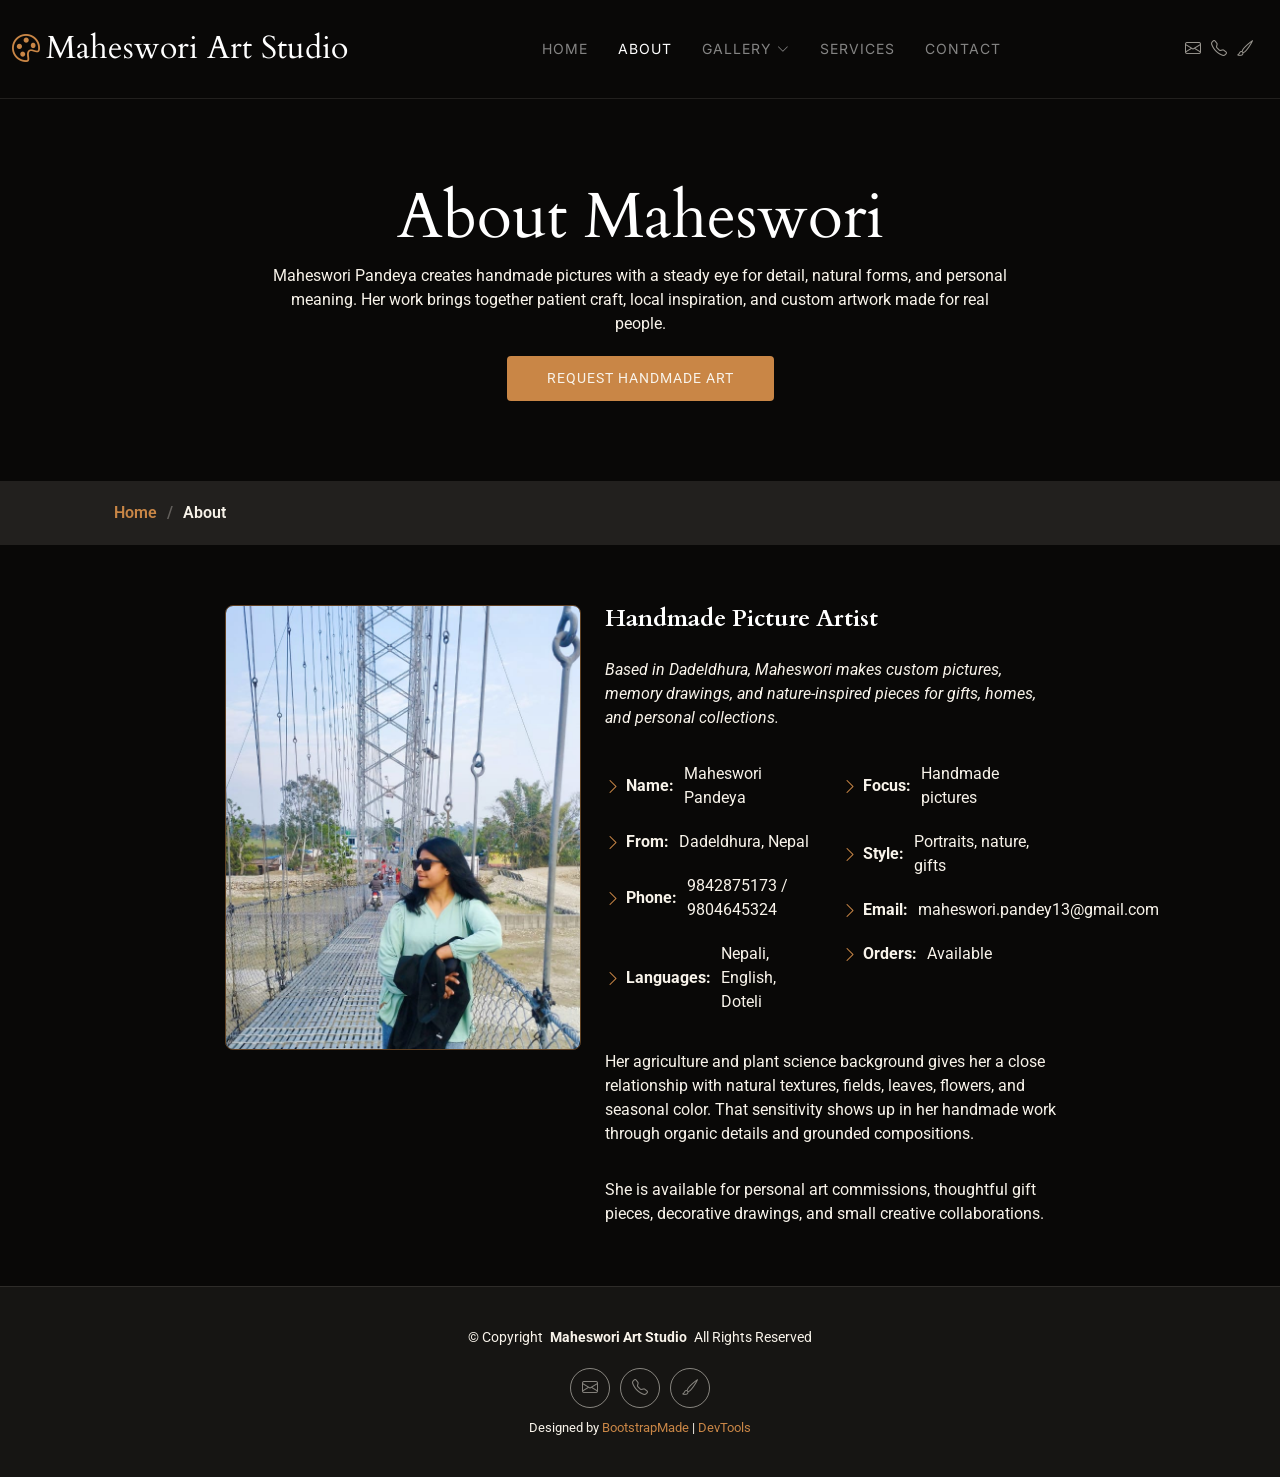
==== about.html @ f96f95ff "Publish Maheswori art portfolio" ====
<!DOCTYPE html>
<html lang="en">

<head>
  <meta charset="utf-8">
  <meta content="width=device-width, initial-scale=1.0" name="viewport">
  <title>About - Maheswori Art Studio</title>
  <meta name="description" content="About Maheswori Pandeya, a handmade picture artist from Dadeldhura, Nepal.">
  <meta name="keywords" content="Maheswori Pandeya, handmade art, Nepal artist, custom drawings">

  <!-- Favicons -->
  <link href="assets/img/favicon.png" rel="icon">
  <link href="assets/img/apple-touch-icon.png" rel="apple-touch-icon">

  <!-- Fonts -->
  <link href="https://fonts.googleapis.com" rel="preconnect">
  <link href="https://fonts.gstatic.com" rel="preconnect" crossorigin>
  <link href="https://fonts.googleapis.com/css2?family=Roboto:ital,wght@0,100;0,300;0,400;0,500;0,700;0,900;1,100;1,300;1,400;1,500;1,700;1,900&family=Inter:wght@100;200;300;400;500;600;700;800;900&family=Cardo:ital,wght@0,400;0,700;1,400;1,700&display=swap" rel="stylesheet">

  <!-- Vendor CSS Files -->
  <link href="assets/vendor/bootstrap/css/bootstrap.min.css" rel="stylesheet">
  <link href="assets/vendor/bootstrap-icons/bootstrap-icons.css" rel="stylesheet">
  <link href="assets/vendor/aos/aos.css" rel="stylesheet">
  <link href="assets/vendor/glightbox/css/glightbox.min.css" rel="stylesheet">
  <link href="assets/vendor/swiper/swiper-bundle.min.css" rel="stylesheet">

  <!-- Main CSS File -->
  <link href="assets/css/main.css?v=art-studio-6" rel="stylesheet">

  <!-- =======================================================
  * Template Name: PhotoFolio
  * Template URL: https://bootstrapmade.com/photofolio-bootstrap-photography-website-template/
  * Updated: Aug 07 2024 with Bootstrap v5.3.3
  * Author: BootstrapMade.com
  * License: https://bootstrapmade.com/license/
  ======================================================== -->
</head>

<body class="about-page">

  <header id="header" class="header d-flex align-items-center sticky-top">
    <div class="container-fluid position-relative d-flex align-items-center justify-content-between">

      <a href="index.html" class="logo d-flex align-items-center me-auto me-xl-0">
        <!-- Uncomment the line below if you also wish to use an image logo -->
        <!-- <img src="assets/img/logo.png" alt=""> -->
        <i class="bi bi-palette"></i>
        <h1 class="sitename">Maheswori Art Studio</h1>
      </a>

      <nav id="navmenu" class="navmenu">
        <ul>
          <li><a href="index.html">Home<br></a></li>
          <li><a href="about.html" class="active">About</a></li>
          <li class="dropdown"><a href="gallery.html"><span>Gallery</span> <i class="bi bi-chevron-down toggle-dropdown"></i></a>
            <ul>
              <li><a href="gallery.html">Portrait Art</a></li>
              <li><a href="gallery.html">Nature Sketches</a></li>
              <li><a href="gallery.html">Festival Pieces</a></li>
              <li><a href="gallery.html">Custom Orders</a></li>
            </ul>
          </li>
          <li><a href="services.html">Services</a></li>
          <li><a href="contact.html">Contact</a></li>
        </ul>
        <i class="mobile-nav-toggle d-xl-none bi bi-list"></i>
      </nav>

      <div class="header-social-links">
        <a href="mailto:maheswori.pandey13@gmail.com" class="email"><i class="bi bi-envelope"></i></a>
        <a href="tel:+9779842875173" class="phone"><i class="bi bi-telephone"></i></a>
        <a href="gallery.html" class="gallery-link"><i class="bi bi-brush"></i></a>
      </div>

    </div>
  </header>

  <main class="main">

    <!-- Page Title -->
    <div class="page-title" data-aos="fade">
      <div class="heading">
        <div class="container">
          <div class="row d-flex justify-content-center text-center">
            <div class="col-lg-8">
              <h1>About Maheswori</h1>
              <p class="mb-0">Maheswori Pandeya creates handmade pictures with a steady eye for detail, natural forms, and personal meaning. Her work brings together patient craft, local inspiration, and custom artwork made for real people.</p>
              <a href="contact.html" class="cta-btn">Request Handmade Art</a>
            </div>
          </div>
        </div>
      </div>
      <nav class="breadcrumbs">
        <div class="container">
          <ol>
            <li><a href="index.html">Home</a></li>
            <li class="current">About</li>
          </ol>
        </div>
      </nav>
    </div><!-- End Page Title -->

    <!-- About Section -->
    <section id="about" class="about section">

      <div class="container" data-aos="fade-up" data-aos-delay="100">

        <div class="row gy-4 justify-content-center">
          <div class="col-lg-4">
            <img src="assets/img/maheswori-profile.jpg" class="img-fluid artist-about-img" alt="Maheswori Pandeya">
          </div>
          <div class="col-lg-5 content">
            <h2>Handmade Picture Artist</h2>
            <p class="fst-italic py-3">
              Based in Dadeldhura, Maheswori makes custom pictures, memory drawings, and nature-inspired pieces for gifts, homes, and personal collections.
            </p>
            <div class="row">
              <div class="col-lg-6">
                <ul>
                  <li><i class="bi bi-chevron-right"></i> <strong>Name:</strong> <span>Maheswori Pandeya</span></li>
                  <li><i class="bi bi-chevron-right"></i> <strong>From:</strong> <span>Dadeldhura, Nepal</span></li>
                  <li><i class="bi bi-chevron-right"></i> <strong>Phone:</strong> <span>9842875173 / 9804645324</span></li>
                  <li><i class="bi bi-chevron-right"></i> <strong>Languages:</strong> <span>Nepali, English, Doteli</span></li>
                </ul>
              </div>
              <div class="col-lg-6">
                <ul>
                  <li><i class="bi bi-chevron-right"></i> <strong>Focus:</strong> <span>Handmade pictures</span></li>
                  <li><i class="bi bi-chevron-right"></i> <strong>Style:</strong> <span>Portraits, nature, gifts</span></li>
                  <li><i class="bi bi-chevron-right"></i> <strong>Email:</strong> <span>maheswori.pandey13@gmail.com</span></li>
                  <li><i class="bi bi-chevron-right"></i> <strong>Orders:</strong> <span>Available</span></li>
                </ul>
              </div>
            </div>
            <p class="py-3">
              Her agriculture and plant science background gives her a close relationship with natural textures, fields, leaves, flowers, and seasonal color. That sensitivity shows up in her handmade work through organic details and grounded compositions.
            </p>
            <p class="m-0">
              She is available for personal art commissions, thoughtful gift pieces, decorative drawings, and small creative collaborations.
            </p>
          </div>
        </div>

      </div>

    </section><!-- /About Section -->

  </main>

  <footer id="footer" class="footer">

    <div class="container">
      <div class="copyright text-center ">
        <p>© <span>Copyright</span> <strong class="px-1 sitename">Maheswori Art Studio</strong> <span>All Rights Reserved</span></p>
      </div>
      <div class="social-links d-flex justify-content-center">
        <a href="mailto:maheswori.pandey13@gmail.com"><i class="bi bi-envelope"></i></a>
        <a href="tel:+9779842875173"><i class="bi bi-telephone"></i></a>
        <a href="gallery.html"><i class="bi bi-brush"></i></a>
      </div>
      <div class="credits">
        <!-- All the links in the footer should remain intact. -->
        <!-- You can delete the links only if you've purchased the pro version. -->
        <!-- Licensing information: https://bootstrapmade.com/license/ -->
        <!-- Purchase the pro version with working PHP/AJAX contact form: [buy-url] -->
        Designed by <a href="https://bootstrapmade.com/">BootstrapMade</a> | <a href="https://bootstrapmade.com/tools/">DevTools</a>
      </div>
    </div>

  </footer>

  <!-- Scroll Top -->
  <a href="#" id="scroll-top" class="scroll-top d-flex align-items-center justify-content-center"><i class="bi bi-arrow-up-short"></i></a>

  <!-- Preloader -->
  <div id="preloader">
    <div class="line"></div>
  </div>

  <!-- Vendor JS Files -->
  <script src="assets/vendor/bootstrap/js/bootstrap.bundle.min.js"></script>
  <script src="assets/vendor/php-email-form/validate.js"></script>
  <script src="assets/vendor/aos/aos.js"></script>
  <script src="assets/vendor/glightbox/js/glightbox.min.js"></script>
  <script src="assets/vendor/swiper/swiper-bundle.min.js"></script>

  <!-- Main JS File -->
  <script src="assets/js/main.js?v=art-studio-6"></script>

</body>

</html>
---- assets/css/main.css ----
/**
* Template Name: PhotoFolio
* Template URL: https://bootstrapmade.com/photofolio-bootstrap-photography-website-template/
* Updated: Aug 07 2024 with Bootstrap v5.3.3
* Author: BootstrapMade.com
* License: https://bootstrapmade.com/license/
*/

/*--------------------------------------------------------------
# Font & Color Variables
# Help: https://bootstrapmade.com/color-system/
--------------------------------------------------------------*/
/* Fonts */
:root {
  --default-font: "Roboto",  system-ui, -apple-system, "Segoe UI", Roboto, "Helvetica Neue", Arial, "Noto Sans", "Liberation Sans", sans-serif, "Apple Color Emoji", "Segoe UI Emoji", "Segoe UI Symbol", "Noto Color Emoji";
  --heading-font: "Cardo",  sans-serif;
  --nav-font: "Inter",  sans-serif;
}

/* Global Colors - The following color variables are used throughout the website. Updating them here will change the color scheme of the entire website */
:root { 
  --background-color: #090807; /* Background color for the entire website, including individual sections */
  --default-color: #f8f3ea; /* Default color used for the majority of the text content across the entire website */
  --heading-color: #ffffff; /* Color for headings, subheadings and title throughout the website */
  --accent-color: #c98646; /* Accent color that represents your brand on the website. It's used for buttons, links, and other elements that need to stand out */
  --surface-color: #1b1713; /* The surface color is used as a background of boxed elements within sections, such as cards, icon boxes, or other elements that require a visual separation from the global background. */
  --contrast-color: #ffffff; /* Contrast color for text, ensuring readability against backgrounds of accent, heading, or default colors. */
}

/* Nav Menu Colors - The following color variables are used specifically for the navigation menu. They are separate from the global colors to allow for more customization options */
:root {
  --nav-color: rgba(255, 255, 255, 0.5);  /* The default color of the main navmenu links */
  --nav-hover-color: #ffffff; /* Applied to main navmenu links when they are hovered over or active */
  --nav-mobile-background-color: #1b1713; /* Used as the background color for mobile navigation menu */
  --nav-dropdown-background-color: #1b1713; /* Used as the background color for dropdown items that appear when hovering over primary navigation items */
  --nav-dropdown-color: rgba(255, 255, 255, 0.5); /* Used for navigation links of the dropdown items in the navigation menu. */
  --nav-dropdown-hover-color: #ffffff; /* Similar to --nav-hover-color, this color is applied to dropdown navigation links when they are hovered over. */
}

/* Color Presets - These classes override global colors when applied to any section or element, providing reuse of the sam color scheme. */

.light-background {
  --background-color: #1a1a1a;
  --surface-color: #343434;
}

.dark-background {
  --background-color: #060606;
  --default-color: #ffffff;
  --heading-color: #ffffff;
  --surface-color: #252525;
  --contrast-color: #ffffff;
}

/* Smooth scroll */
:root {
  scroll-behavior: smooth;
}

/*--------------------------------------------------------------
# General Styling & Shared Classes
--------------------------------------------------------------*/
body {
  color: var(--default-color);
  background-color: var(--background-color);
  font-family: var(--default-font);
}

a {
  color: var(--accent-color);
  text-decoration: none;
  transition: 0.3s;
}

a:hover {
  color: color-mix(in srgb, var(--accent-color), transparent 25%);
  text-decoration: none;
}

h1,
h2,
h3,
h4,
h5,
h6 {
  color: var(--heading-color);
  font-family: var(--heading-font);
}

/* PHP Email Form Messages
------------------------------*/
.php-email-form .error-message {
  display: none;
  background: #df1529;
  color: #ffffff;
  text-align: left;
  padding: 15px;
  margin-bottom: 24px;
  font-weight: 600;
}

.php-email-form .sent-message {
  display: none;
  color: #ffffff;
  background: #059652;
  text-align: center;
  padding: 15px;
  margin-bottom: 24px;
  font-weight: 600;
}

.php-email-form .loading {
  display: none;
  background: var(--surface-color);
  text-align: center;
  padding: 15px;
  margin-bottom: 24px;
}

.php-email-form .loading:before {
  content: "";
  display: inline-block;
  border-radius: 50%;
  width: 24px;
  height: 24px;
  margin: 0 10px -6px 0;
  border: 3px solid var(--accent-color);
  border-top-color: var(--surface-color);
  animation: php-email-form-loading 1s linear infinite;
}

@keyframes php-email-form-loading {
  0% {
    transform: rotate(0deg);
  }

  100% {
    transform: rotate(360deg);
  }
}

/*--------------------------------------------------------------
# Global Header
--------------------------------------------------------------*/
.header {
  color: var(--default-color);
  background-color: var(--background-color);
  padding: 20px 0;
  transition: all 0.5s;
  z-index: 997;
  border-bottom: 1px solid var(--background-color);
}

.header .logo {
  line-height: 1;
}

.header .logo img {
  max-height: 36px;
  margin-right: 8px;
}

.header .logo h1 {
  font-size: 32px;
  margin: 0;
  font-weight: 400;
  color: var(--heading-color);
  white-space: normal;
}

.header .logo i {
  font-size: 28px;
  margin-right: 6px;
  color: var(--accent-color);
}

.header .header-social-links {
  padding-right: 15px;
}

.header .header-social-links a {
  color: color-mix(in srgb, var(--default-color), transparent 40%);
  padding-left: 6px;
  display: inline-block;
  transition: 0.3s;
  font-size: 16px;
}

.header .header-social-links a:hover {
  color: var(--accent-color);
}

.header .header-social-links a i {
  line-height: 0px;
}

@media (max-width: 1200px) {
  .header .logo {
    order: 1;
  }

  .header .logo h1 {
    font-size: 22px;
    max-width: 210px;
  }

  .header .logo i {
    font-size: 20px;
  }

  .header .header-social-links {
    order: 2;
  }

  .header .header-social-links a {
    font-size: 16px;
  }

  .header .navmenu {
    order: 3;
  }
}

.scrolled .header {
  border-color: color-mix(in srgb, var(--background-color) 90%, white 20%);
}

/*--------------------------------------------------------------
# Navigation Menu
--------------------------------------------------------------*/
/* Navmenu - Desktop */
@media (min-width: 1200px) {
  .navmenu {
    padding: 0;
  }

  .navmenu ul {
    margin: 0;
    padding: 0;
    display: flex;
    list-style: none;
    align-items: center;
  }

  .navmenu li {
    position: relative;
  }

  .navmenu a,
  .navmenu a:focus {
    color: var(--nav-color);
    padding: 18px 15px;
    font-size: 14px;
    font-family: var(--nav-font);
    font-weight: 400;
    display: flex;
    align-items: center;
    justify-content: space-between;
    white-space: nowrap;
    transition: 0.3s;
    text-transform: uppercase;
    letter-spacing: 1px;
  }

  .navmenu a i,
  .navmenu a:focus i {
    font-size: 12px;
    line-height: 0;
    margin-left: 5px;
    transition: 0.3s;
  }

  .navmenu li:last-child a {
    padding-right: 0;
  }

  .navmenu li:hover>a,
  .navmenu .active,
  .navmenu .active:focus {
    color: var(--nav-hover-color);
  }

  .navmenu .dropdown ul {
    margin: 0;
    padding: 10px 0;
    background: var(--nav-dropdown-background-color);
    display: block;
    position: absolute;
    visibility: hidden;
    left: 14px;
    top: 130%;
    opacity: 0;
    transition: 0.3s;
    border-radius: 4px;
    z-index: 99;
  }

  .navmenu .dropdown ul li {
    min-width: 200px;
  }

  .navmenu .dropdown ul a {
    padding: 10px 20px;
    font-size: 15px;
    text-transform: none;
    color: var(--nav-dropdown-color);
  }

  .navmenu .dropdown ul a i {
    font-size: 12px;
  }

  .navmenu .dropdown ul a:hover,
  .navmenu .dropdown ul .active:hover,
  .navmenu .dropdown ul li:hover>a {
    color: var(--nav-dropdown-hover-color);
  }

  .navmenu .dropdown:hover>ul {
    opacity: 1;
    top: 100%;
    visibility: visible;
  }

  .navmenu .dropdown .dropdown ul {
    top: 0;
    left: -90%;
    visibility: hidden;
  }

  .navmenu .dropdown .dropdown:hover>ul {
    opacity: 1;
    top: 0;
    left: -100%;
    visibility: visible;
  }
}

/* Navmenu - Mobile */
@media (max-width: 1199px) {
  .mobile-nav-toggle {
    color: var(--nav-color);
    font-size: 28px;
    line-height: 0;
    margin-right: 10px;
    cursor: pointer;
    transition: color 0.3s;
  }

  .navmenu {
    padding: 0;
    z-index: 9997;
  }

  .navmenu ul {
    display: none;
    position: absolute;
    inset: 60px 20px 20px 20px;
    padding: 10px 0;
    margin: 0;
    border-radius: 6px;
    background-color: var(--nav-mobile-background-color);
    overflow-y: auto;
    transition: 0.3s;
    z-index: 9998;
    box-shadow: 0px 0px 30px rgba(0, 0, 0, 0.1);
  }

  .navmenu a,
  .navmenu a:focus {
    color: var(--nav-dropdown-color);
    padding: 10px 20px;
    font-family: var(--nav-font);
    font-size: 17px;
    font-weight: 500;
    display: flex;
    align-items: center;
    justify-content: space-between;
    white-space: nowrap;
    transition: 0.3s;
  }

  .navmenu a i,
  .navmenu a:focus i {
    font-size: 12px;
    line-height: 0;
    margin-left: 5px;
    width: 30px;
    height: 30px;
    display: flex;
    align-items: center;
    justify-content: center;
    border-radius: 50%;
    transition: 0.3s;
    background-color: color-mix(in srgb, var(--accent-color), transparent 90%);
  }

  .navmenu a i:hover,
  .navmenu a:focus i:hover {
    background-color: var(--accent-color);
    color: var(--contrast-color);
  }

  .navmenu a:hover,
  .navmenu .active,
  .navmenu .active:focus {
    color: var(--nav-dropdown-hover-color);
  }

  .navmenu .active i,
  .navmenu .active:focus i {
    background-color: var(--accent-color);
    color: var(--contrast-color);
    transform: rotate(180deg);
  }

  .navmenu .dropdown ul {
    position: static;
    display: none;
    z-index: 99;
    padding: 10px 0;
    margin: 10px 20px;
    background-color: var(--nav-dropdown-background-color);
    border: 1px solid color-mix(in srgb, var(--default-color), transparent 90%);
    box-shadow: none;
    transition: all 0.5s ease-in-out;
  }

  .navmenu .dropdown ul ul {
    background-color: rgba(33, 37, 41, 0.1);
  }

  .navmenu .dropdown>.dropdown-active {
    display: block;
    background-color: rgba(33, 37, 41, 0.03);
  }

  .mobile-nav-active {
    overflow: hidden;
  }

  .mobile-nav-active .mobile-nav-toggle {
    color: #fff;
    position: absolute;
    font-size: 32px;
    top: 15px;
    right: 15px;
    margin-right: 0;
    z-index: 9999;
  }

  .mobile-nav-active .navmenu {
    position: fixed;
    overflow: hidden;
    inset: 0;
    background: rgba(33, 37, 41, 0.8);
    transition: 0.3s;
  }

  .mobile-nav-active .navmenu>ul {
    display: block;
  }
}

/*--------------------------------------------------------------
# Global Footer
--------------------------------------------------------------*/
.footer {
  --background-color: color-mix(in srgb, var(--default-color), transparent 95%);
  border-top: 1px solid color-mix(in srgb, var(--default-color), transparent 90%);
  color: var(--default-color);
  background-color: var(--background-color);
  font-size: 14px;
  padding: 40px 0;
  position: relative;
}

.footer .copyright p {
  margin-bottom: 0;
}

.footer .social-links {
  margin-top: 20px;
}

.footer .social-links a {
  display: flex;
  align-items: center;
  justify-content: center;
  width: 40px;
  height: 40px;
  border-radius: 50%;
  border: 1px solid color-mix(in srgb, var(--default-color), transparent 50%);
  font-size: 16px;
  color: color-mix(in srgb, var(--default-color), transparent 50%);
  margin: 0 5px;
  transition: 0.3s;
}

.footer .social-links a:hover {
  color: var(--accent-color);
  border-color: var(--accent-color);
}

.footer .credits {
  margin-top: 10px;
  font-size: 13px;
  text-align: center;
}

/*--------------------------------------------------------------
# Preloader
--------------------------------------------------------------*/
#preloader {
  display: flex;
  position: fixed;
  inset: 0;
  width: 100%;
  height: 100vh;
  z-index: 99999;
}

#preloader:before,
#preloader:after {
  content: "";
  background-color: #000000;
  position: absolute;
  inset: 0;
  width: 50%;
  height: 100%;
  transition: all 0.3s ease 0s;
  z-index: -1;
}

#preloader:after {
  left: auto;
  right: 0;
}

#preloader .line {
  position: relative;
  overflow: hidden;
  margin: auto;
  width: 1px;
  height: 280px;
  transition: all 0.8s ease 0s;
}

#preloader .line:before {
  content: "";
  position: absolute;
  background-color: #ffffff;
  left: 0;
  top: 50%;
  width: 1px;
  height: 0%;
  transform: translateY(-50%);
  animation: lineincrease 1000ms ease-in-out 0s forwards;
}

#preloader .line:after {
  content: "";
  position: absolute;
  background-color: color-mix(in srgb, var(--default-color), transparent 95%);
  left: 0;
  top: 0;
  width: 1px;
  height: 100%;
  transform: translateY(-100%);
  animation: linemove 1200ms linear 0s infinite;
  animation-delay: 2000ms;
}

#preloader.loaded .line {
  opacity: 0;
  height: 100% !important;
}

#preloader.loaded .line:after {
  opacity: 0;
}

#preloader.loaded:before,
#preloader.loaded:after {
  animation: preloaderfinish 300ms ease-in-out 500ms forwards;
}

@keyframes lineincrease {
  0% {
    height: 0%;
  }

  100% {
    height: 100%;
  }
}

@keyframes linemove {
  0% {
    transform: translateY(200%);
  }

  100% {
    transform: translateY(-100%);
  }
}

@keyframes preloaderfinish {
  0% {
    width: 5 0%;
  }

  100% {
    width: 0%;
  }
}

/*--------------------------------------------------------------
# Scroll Top Button
--------------------------------------------------------------*/
.scroll-top {
  position: fixed;
  visibility: hidden;
  opacity: 0;
  right: 15px;
  bottom: -15px;
  z-index: 99999;
  background-color: var(--accent-color);
  width: 44px;
  height: 44px;
  border-radius: 50px;
  transition: all 0.4s;
}

.scroll-top i {
  font-size: 24px;
  color: var(--default-color);
  line-height: 0;
}

.scroll-top:hover {
  background-color: color-mix(in srgb, var(--accent-color), transparent 20%);
}

.scroll-top.active {
  visibility: visible;
  opacity: 1;
  bottom: 15px;
}

/*--------------------------------------------------------------
# Disable aos animation delay on mobile devices
--------------------------------------------------------------*/
@media screen and (max-width: 768px) {
  [data-aos-delay] {
    transition-delay: 0 !important;
  }
}

/*--------------------------------------------------------------
# Global Page Titles & Breadcrumbs
--------------------------------------------------------------*/
.page-title {
  color: var(--default-color);
  background-color: var(--background-color);
  position: relative;
}

.page-title .heading {
  padding: 80px 0;
  border-top: 1px solid color-mix(in srgb, var(--default-color), transparent 90%);
}

.page-title .heading h1 {
  font-size: 64px;
  font-weight: 400;
}

.page-title .heading .cta-btn {
  color: var(--default-color);
  background: var(--accent-color);
  font-weight: 400;
  font-size: 14px;
  display: inline-block;
  margin-top: 20px;
  padding: 12px 40px;
  border-radius: 4px;
  transition: 0.5s;
  text-transform: uppercase;
  letter-spacing: 1px;
}

.page-title .heading .cta-btn:hover {
  background-color: color-mix(in srgb, var(--accent-color) 90%, white 10%);
}

.page-title nav {
  background-color: color-mix(in srgb, var(--default-color), transparent 90%);
  padding: 20px 0;
}

.page-title nav ol {
  display: flex;
  flex-wrap: wrap;
  list-style: none;
  margin: 0;
  font-size: 16px;
  font-weight: 600;
}

.page-title nav ol li+li {
  padding-left: 10px;
}

.page-title nav ol li+li::before {
  content: "/";
  display: inline-block;
  padding-right: 10px;
  color: color-mix(in srgb, var(--default-color), transparent 70%);
}

/*--------------------------------------------------------------
# Global Sections
--------------------------------------------------------------*/
section,
.section {
  color: var(--default-color);
  background-color: var(--background-color);
  padding: 60px 0;
  scroll-margin-top: 100px;
  overflow: clip;
}

@media (max-width: 1199px) {

  section,
  .section {
    scroll-margin-top: 66px;
  }
}

/*--------------------------------------------------------------
# Global Section Titles
--------------------------------------------------------------*/
.section-title {
  padding-bottom: 60px;
  position: relative;
}

.section-title h2 {
  font-size: 14px;
  font-weight: 400;
  padding: 0;
  line-height: 1px;
  margin: 0;
  letter-spacing: 1.5px;
  text-transform: uppercase;
  color: color-mix(in srgb, var(--default-color), transparent 50%);
  position: relative;
  font-family: var(--default-font);
}

.section-title h2::after {
  content: "";
  width: 120px;
  height: 1px;
  display: inline-block;
  background: var(--accent-color);
  margin: 4px 10px;
}

.section-title p {
  color: var(--heading-color);
  margin: 0;
  font-size: 36px;
  font-weight: 400;
  font-family: var(--heading-font);
}

/*--------------------------------------------------------------
# Hero Section
--------------------------------------------------------------*/
.hero {
  width: 100%;
  min-height: calc(100vh - 78px);
  position: relative;
  padding: 96px 0 76px 0;
  display: flex;
  align-items: center;
  background-image: linear-gradient(90deg, rgba(9, 8, 7, 0.94) 0%, rgba(9, 8, 7, 0.84) 38%, rgba(9, 8, 7, 0.46) 68%, rgba(9, 8, 7, 0.3) 100%), url("../img/maheswori-cover.png");
  background-size: cover;
  background-position: center 39%;
  overflow: hidden;
}

.hero:after {
  content: "";
  position: absolute;
  inset: auto 0 0;
  height: 120px;
  background: linear-gradient(180deg, transparent, var(--background-color));
  pointer-events: none;
}

.hero .container {
  position: relative;
  z-index: 2;
}

.hero h2 {
  margin: 0 0 10px 0;
  font-size: 38px;
  font-weight: 700;
}

.hero .eyebrow {
  color: var(--accent-color);
  font-size: 13px;
  font-weight: 700;
  letter-spacing: 1px;
  margin-bottom: 14px;
  text-transform: uppercase;
}

.hero h2 .underlight {
  position: relative;
  z-index: 1;
  padding: 0 5px;
  display: inline-block;
}

.hero h2 .underlight:before {
  content: "";
  position: absolute;
  height: 50%;
  bottom: 0;
  left: 0;
  right: 0;
  background: var(--accent-color);
  z-index: -1;
}

.hero p {
  color: color-mix(in srgb, var(--default-color), transparent 30%);
  margin-bottom: 30px;
  font-size: 18px;
}

@media (max-width: 768px) {
  .hero {
    min-height: auto;
    padding: 82px 0 58px;
    background-image: linear-gradient(180deg, rgba(9, 8, 7, 0.9) 0%, rgba(9, 8, 7, 0.78) 42%, rgba(9, 8, 7, 0.56) 100%), url("../img/maheswori-cover.png");
    background-position: 70% 28%;
  }

  .hero h2 {
    font-size: 32px;
  }
}

.hero .btn-get-started {
  color: var(--contrast-color);
  background: var(--accent-color);
  font-weight: 400;
  font-size: 14px;
  display: inline-block;
  padding: 12px 40px;
  border-radius: 4px;
  transition: 0.5s;
  text-transform: uppercase;
  letter-spacing: 1px;
}

.hero .btn-get-started:hover {
  background-color: color-mix(in srgb, var(--accent-color) 90%, white 10%);
}

.artist-portrait {
  border-radius: 8px;
  overflow: hidden;
  position: relative;
  border: 1px solid color-mix(in srgb, var(--accent-color), transparent 55%);
  box-shadow: 0 24px 80px rgba(0, 0, 0, 0.42);
}

.artist-portrait img {
  aspect-ratio: 4 / 5;
  height: 100%;
  width: 100%;
  object-fit: cover;
  object-position: 50% 38%;
}

.portrait-caption {
  position: absolute;
  left: 18px;
  right: 18px;
  bottom: 18px;
  border-radius: 8px;
  background: rgba(9, 8, 7, 0.76);
  border: 1px solid rgba(255, 255, 255, 0.14);
  padding: 14px 16px;
  backdrop-filter: blur(10px);
}

.portrait-caption span {
  display: block;
  color: var(--accent-color);
  font-size: 12px;
  letter-spacing: 1px;
  text-transform: uppercase;
}

.portrait-caption strong {
  display: block;
  color: var(--heading-color);
  font-size: 18px;
  font-family: var(--heading-font);
  font-weight: 700;
}

/*--------------------------------------------------------------
# Gallery Section
--------------------------------------------------------------*/
.gallery .gallery-item {
  position: relative;
  overflow: hidden;
  border-radius: 8px;
  background: var(--surface-color);
}

.gallery .gallery-item img {
  aspect-ratio: 4 / 3;
  height: 100%;
  width: 100%;
  object-fit: cover;
  transition: 0.3s;
}

.gallery .gallery-links {
  position: absolute;
  inset: 0;
  opacity: 0;
  transition: all ease-in-out 0.3s;
  background: rgba(0, 0, 0, 0.6);
  z-index: 3;
}

.gallery .gallery-links .preview-link,
.gallery .gallery-links .details-link {
  font-size: 20px;
  color: rgba(255, 255, 255, 0.5);
  transition: 0.3s;
  line-height: 1.2;
  margin: 30px 8px 0 8px;
}

.gallery .gallery-links .preview-link:hover,
.gallery .gallery-links .details-link:hover {
  color: #ffffff;
}

.gallery .gallery-links .details-link {
  font-size: 30px;
  line-height: 0;
}

.gallery .gallery-item:hover .gallery-links {
  opacity: 1;
}

.gallery .gallery-item:hover .preview-link,
.gallery .gallery-item:hover .details-link {
  margin-top: 0;
}

.gallery .gallery-item:hover img {
  transform: scale(1.1);
}

.glightbox-clean .gslide-description {
  background: #272727;
}

.glightbox-clean .gslide-title {
  color: rgba(255, 255, 255, 0.8);
  margin: 0;
}

/*--------------------------------------------------------------
# About Section
--------------------------------------------------------------*/
.about .content h2 {
  font-weight: 700;
  font-size: 24px;
}

.about .artist-about-img {
  border-radius: 8px;
  border: 1px solid color-mix(in srgb, var(--accent-color), transparent 55%);
  aspect-ratio: 4 / 5;
  object-fit: cover;
  object-position: 50% 38%;
  width: 100%;
}

.about .content ul {
  list-style: none;
  padding: 0;
}

.about .content ul li {
  margin-bottom: 20px;
  display: flex;
  align-items: center;
}

.about .content ul strong {
  margin-right: 10px;
}

.about .content ul i {
  font-size: 16px;
  margin-right: 5px;
  color: var(--accent-color);
  line-height: 0;
}

/*--------------------------------------------------------------
# Testimonials Section
--------------------------------------------------------------*/
.testimonials .testimonial-item {
  background-color: var(--surface-color);
  box-shadow: 0px 0 20px rgba(0, 0, 0, 0.1);
  box-sizing: content-box;
  padding: 30px;
  margin: 40px 30px;
  min-height: 320px;
  display: flex;
  flex-direction: column;
  text-align: center;
  transition: 0.3s;
}

.testimonials .testimonial-item .stars {
  margin-bottom: 15px;
}

.testimonials .testimonial-item .stars i {
  color: #ffc107;
  margin: 0 1px;
}

.testimonials .testimonial-item .testimonial-img {
  width: 90px;
  border-radius: 50%;
  border: 4px solid var(--background-color);
  margin: 0 auto;
}

.testimonials .testimonial-item h3 {
  font-size: 18px;
  font-weight: bold;
  margin: 10px 0 5px 0;
}

.testimonials .testimonial-item h4 {
  font-size: 14px;
  color: color-mix(in srgb, var(--default-color), transparent 40%);
  margin: 0;
}

.testimonials .testimonial-item p {
  font-style: italic;
  margin: 0 auto 15px auto;
}

.testimonials .swiper-wrapper {
  height: auto;
}

.testimonials .swiper-pagination {
  margin-top: 20px;
  position: relative;
}

.testimonials .swiper-pagination .swiper-pagination-bullet {
  width: 12px;
  height: 12px;
  background-color: color-mix(in srgb, var(--default-color), transparent 85%);
  opacity: 1;
}

.testimonials .swiper-pagination .swiper-pagination-bullet-active {
  background-color: var(--accent-color);
}

.testimonials .swiper-slide {
  opacity: 0.3;
}

@media (max-width: 1199px) {
  .testimonials .swiper-slide-active {
    opacity: 1;
  }

  .testimonials .swiper-pagination {
    margin-top: 0;
  }

  .testimonials .testimonial-item {
    margin: 40px 20px;
  }
}

@media (min-width: 1200px) {
  .testimonials .swiper-slide-next {
    opacity: 1;
    transform: scale(1.12);
  }
}

/*--------------------------------------------------------------
# Gallery Details Section
--------------------------------------------------------------*/
.gallery-details .portfolio-details-slider img {
  width: 100%;
}

.gallery-details .swiper-wrapper {
  height: auto;
}

.gallery-details .swiper-button-prev,
.gallery-details .swiper-button-next {
  width: 48px;
  height: 48px;
}

.gallery-details .swiper-button-prev:after,
.gallery-details .swiper-button-next:after {
  color: rgba(255, 255, 255, 0.8);
  background-color: rgba(0, 0, 0, 0.15);
  font-size: 24px;
  border-radius: 50%;
  width: 48px;
  height: 48px;
  display: flex;
  align-items: center;
  justify-content: center;
  transition: 0.3s;
}

.gallery-details .swiper-button-prev:hover:after,
.gallery-details .swiper-button-next:hover:after {
  background-color: rgba(0, 0, 0, 0.3);
}

@media (max-width: 575px) {

  .gallery-details .swiper-button-prev,
  .gallery-details .swiper-button-next {
    display: none;
  }
}

.gallery-details .swiper-pagination {
  margin-top: 20px;
  position: relative;
}

.gallery-details .swiper-pagination .swiper-pagination-bullet {
  width: 10px;
  height: 10px;
  background-color: color-mix(in srgb, var(--default-color), transparent 85%);
  opacity: 1;
}

.gallery-details .swiper-pagination .swiper-pagination-bullet-active {
  background-color: var(--accent-color);
}

.gallery-details .portfolio-info h3 {
  font-size: 22px;
  font-weight: 700;
  margin-bottom: 20px;
  padding-bottom: 20px;
  position: relative;
}

.gallery-details .portfolio-info h3:after {
  content: "";
  position: absolute;
  display: block;
  width: 50px;
  height: 3px;
  background: var(--accent-color);
  left: 0;
  bottom: 0;
}

.gallery-details .portfolio-info ul {
  list-style: none;
  padding: 0;
  font-size: 15px;
}

.gallery-details .portfolio-info ul li {
  display: flex;
  flex-direction: column;
  padding-bottom: 15px;
}

.gallery-details .portfolio-info ul strong {
  text-transform: uppercase;
  font-weight: 400;
  color: color-mix(in srgb, var(--default-color), transparent 50%);
  font-size: 14px;
}

.gallery-details .portfolio-info .btn-visit {
  padding: 8px 40px;
  background: var(--accent-color);
  color: var(--contrast-color);
  border-radius: 50px;
  transition: 0.3s;
}

.gallery-details .portfolio-info .btn-visit:hover {
  background: color-mix(in srgb, var(--accent-color), transparent 20%);
}

.gallery-details .portfolio-description h2 {
  font-size: 26px;
  font-weight: 700;
  margin-bottom: 20px;
}

.gallery-details .portfolio-description p {
  padding: 0;
}

.gallery-details .portfolio-description .testimonial-item {
  padding: 30px 30px 0 30px;
  position: relative;
  background: color-mix(in srgb, var(--default-color), transparent 97%);
  margin-bottom: 50px;
}

.gallery-details .portfolio-description .testimonial-item .testimonial-img {
  width: 90px;
  border-radius: 50px;
  border: 6px solid var(--background-color);
  float: left;
  margin: 0 10px 0 0;
}

.gallery-details .portfolio-description .testimonial-item h3 {
  font-size: 18px;
  font-weight: bold;
  margin: 15px 0 5px 0;
  padding-top: 20px;
}

.gallery-details .portfolio-description .testimonial-item h4 {
  font-size: 14px;
  color: #6c757d;
  margin: 0;
}

.gallery-details .portfolio-description .testimonial-item .quote-icon-left,
.gallery-details .portfolio-description .testimonial-item .quote-icon-right {
  color: color-mix(in srgb, var(--accent-color), transparent 50%);
  font-size: 26px;
  line-height: 0;
}

.gallery-details .portfolio-description .testimonial-item .quote-icon-left {
  display: inline-block;
  left: -5px;
  position: relative;
}

.gallery-details .portfolio-description .testimonial-item .quote-icon-right {
  display: inline-block;
  right: -5px;
  position: relative;
  top: 10px;
  transform: scale(-1, -1);
}

.gallery-details .portfolio-description .testimonial-item p {
  font-style: italic;
  margin: 0 0 15px 0 0 0;
  padding: 0;
}

/*--------------------------------------------------------------
# Services Section
--------------------------------------------------------------*/
.services .service-item {
  background-color: var(--surface-color);
  padding: 50px 30px;
  transition: all 0.3s ease-in-out;
  height: 100%;
  position: relative;
  z-index: 1;
}

.services .service-item:before {
  content: "";
  position: absolute;
  background: var(--accent-color);
  inset: 100% 0 0 0;
  transition: all 0.3s;
  z-index: -1;
}

.services .service-item .icon {
  margin-bottom: 15px;
}

.services .service-item .icon i {
  color: var(--default-color);
  background-color: var(--accent-color);
  font-size: 24px;
  width: 56px;
  height: 56px;
  display: flex;
  align-items: center;
  justify-content: center;
  border-radius: 50%;
  transition: ease-in-out 0.3s;
}

.services .service-item h4 {
  font-weight: 700;
  margin-bottom: 15px;
  font-size: 20px;
  font-family: var(--default-font);
}

.services .service-item h4 a {
  color: var(--heading-color);
  transition: ease-in-out 0.3s;
}

.services .service-item p {
  line-height: 24px;
  font-size: 14px;
  margin-bottom: 0;
  transition: ease-in-out 0.3s;
}

.services .service-item:hover h4 a,
.services .service-item:hover p {
  color: var(--default-color);
}

.services .service-item:hover i {
  color: var(--accent-color);
  background-color: var(--default-color);
}

.services .service-item:hover:before {
  background: var(--accent-color);
  inset: 0;
  border-radius: 0px;
}

/*--------------------------------------------------------------
# Pricing Section
--------------------------------------------------------------*/
.pricing .pricing-item {
  border-bottom: 1px dashed color-mix(in srgb, var(--default-color), transparent 60%);
  width: 100%;
  height: 100%;
  padding: 0 0 15px 0;
}

.pricing .pricing-item h3 {
  margin: 0;
  font-size: 20px;
  font-weight: 600;
}

.pricing .pricing-item h4 {
  margin: 0;
  font-size: 18px;
  color: var(--accent-color);
}

/*--------------------------------------------------------------
# Contact Section
--------------------------------------------------------------*/
.contact .info-wrap {
  margin-bottom: 30px;
}

.contact .info-item i {
  font-size: 20px;
  color: var(--accent-color);
  width: 56px;
  height: 56px;
  display: flex;
  justify-content: center;
  align-items: center;
  transition: all 0.3s ease-in-out;
  border-radius: 50%;
  border: 1px solid color-mix(in srgb, var(--accent-color), transparent 40%);
  margin-right: 15px;
}

.contact .info-item h3 {
  font-size: 18px;
  font-weight: 700;
  margin: 0 0 5px 0;
  font-family: var(--default-font);
}

.contact .info-item p {
  padding: 0;
  margin-bottom: 0;
  font-size: 14px;
}

.contact .info-item:hover i {
  background: var(--accent-color);
  color: var(--contrast-color);
}

@media (max-width: 575px) {
  .contact .php-email-form {
    padding: 20px;
  }
}

.contact .php-email-form input[type=text],
.contact .php-email-form input[type=email],
.contact .php-email-form textarea {
  font-size: 14px;
  padding: 10px 15px;
  box-shadow: none;
  border-radius: 0;
  color: var(--default-color);
  background-color: var(--surface-color);
  border-color: color-mix(in srgb, var(--default-color), transparent 80%);
}

.contact .php-email-form input[type=text]:focus,
.contact .php-email-form input[type=email]:focus,
.contact .php-email-form textarea:focus {
  border-color: var(--accent-color);
}

.contact .php-email-form input[type=text]::placeholder,
.contact .php-email-form input[type=email]::placeholder,
.contact .php-email-form textarea::placeholder {
  color: color-mix(in srgb, var(--default-color), transparent 70%);
}

.contact .php-email-form button[type=submit] {
  color: var(--default-color);
  background: var(--accent-color);
  font-weight: 400;
  font-size: 14px;
  display: inline-block;
  margin-top: 20px;
  padding: 14px 40px;
  border: 0;
  border-radius: 4px;
  transition: 0.5s;
  text-transform: uppercase;
  letter-spacing: 1px;
}

.contact .php-email-form button[type=submit]:hover {
  background-color: color-mix(in srgb, var(--accent-color) 90%, white 10%);
}

/*--------------------------------------------------------------
# Starter Section Section
--------------------------------------------------------------*/
.starter-section {
  /* Add your styles here */
}
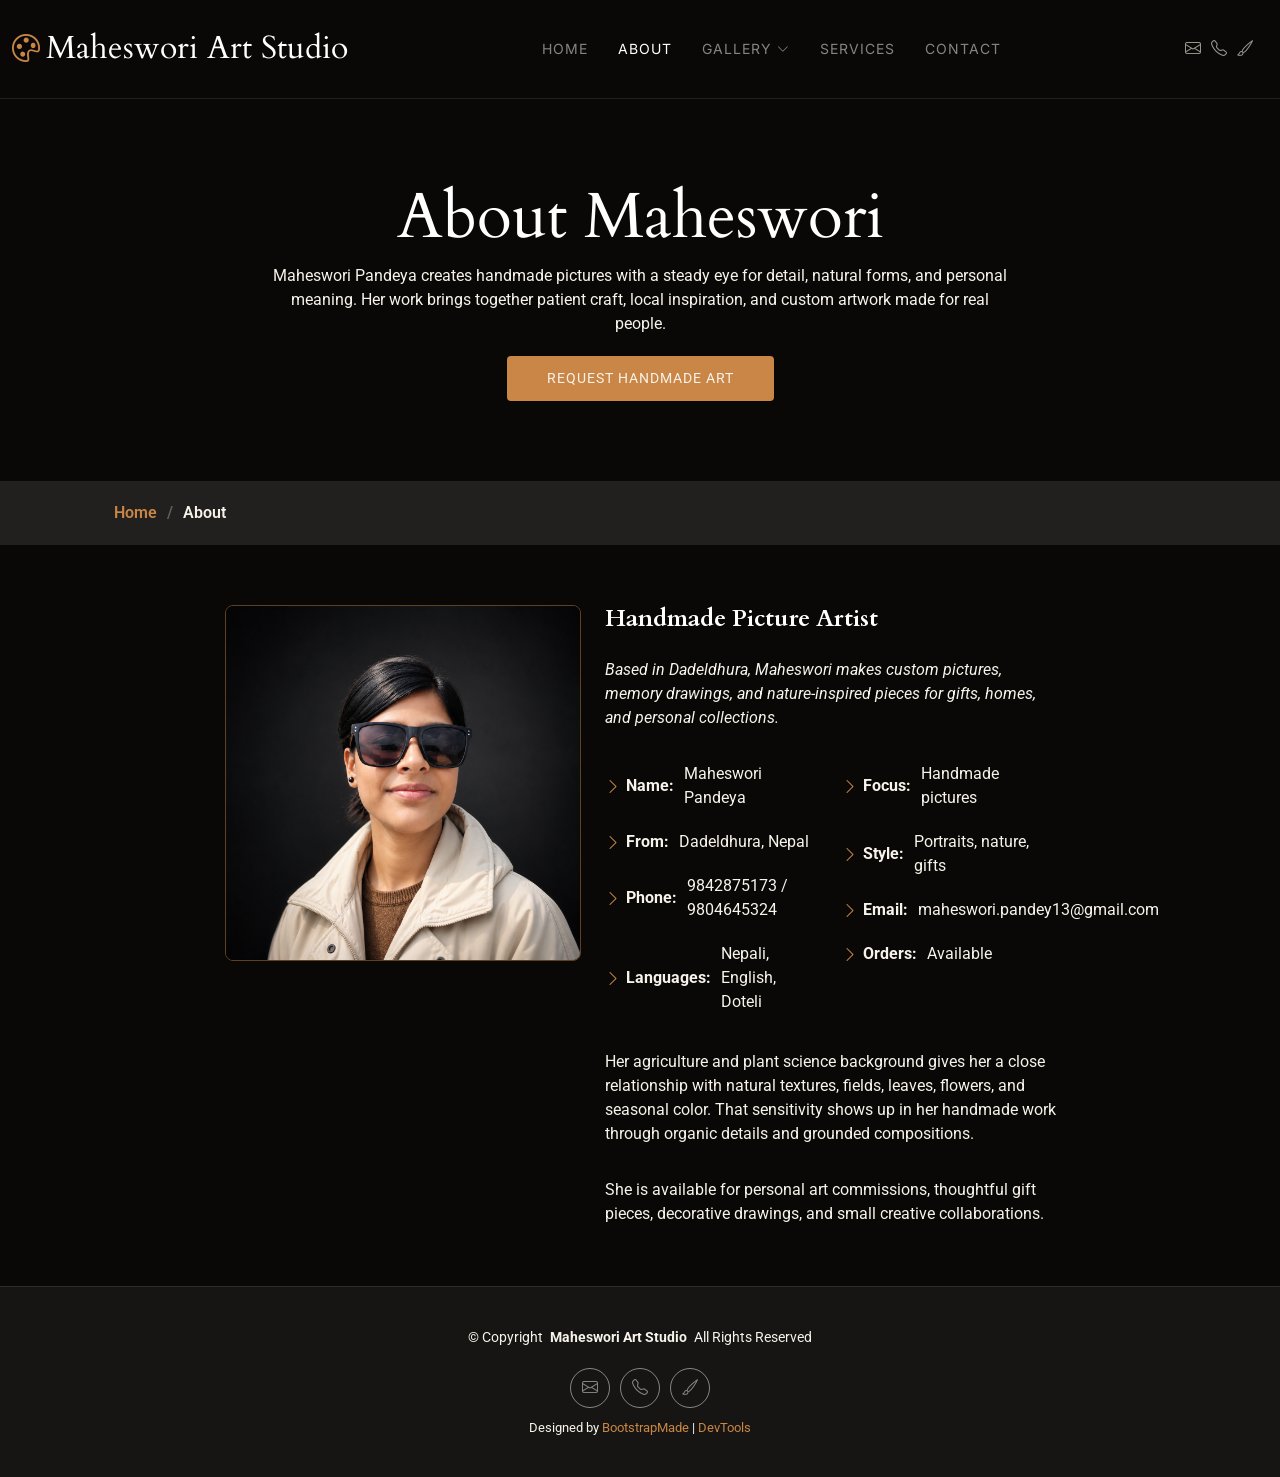
==== commit bfd3b310: "Update profile portrait" ====
--- a/about.html
+++ b/about.html
@@ -9,8 +9,8 @@
   <meta name="keywords" content="Maheswori Pandeya, handmade art, Nepal artist, custom drawings">
 
   <!-- Favicons -->
-  <link href="assets/img/favicon.png" rel="icon">
-  <link href="assets/img/apple-touch-icon.png" rel="apple-touch-icon">
+  <link href="assets/img/favicon.png?v=mahi-m-1" rel="icon">
+  <link href="assets/img/apple-touch-icon.png?v=mahi-m-1" rel="apple-touch-icon">
 
   <!-- Fonts -->
   <link href="https://fonts.googleapis.com" rel="preconnect">
@@ -25,7 +25,7 @@
   <link href="assets/vendor/swiper/swiper-bundle.min.css" rel="stylesheet">
 
   <!-- Main CSS File -->
-  <link href="assets/css/main.css?v=art-studio-6" rel="stylesheet">
+  <link href="assets/css/main.css?v=art-studio-10" rel="stylesheet">
 
   <!-- =======================================================
   * Template Name: PhotoFolio
@@ -107,7 +107,7 @@
 
         <div class="row gy-4 justify-content-center">
           <div class="col-lg-4">
-            <img src="assets/img/maheswori-profile.jpg" class="img-fluid artist-about-img" alt="Maheswori Pandeya">
+            <img src="assets/img/maheswori-profile.png" class="img-fluid artist-about-img" alt="Maheswori Pandeya">
           </div>
           <div class="col-lg-5 content">
             <h2>Handmade Picture Artist</h2>
@@ -185,7 +185,7 @@
   <script src="assets/vendor/swiper/swiper-bundle.min.js"></script>
 
   <!-- Main JS File -->
-  <script src="assets/js/main.js?v=art-studio-6"></script>
+  <script src="assets/js/main.js?v=art-studio-10"></script>
 
 </body>
 
--- a/assets/css/main.css
+++ b/assets/css/main.css
@@ -850,8 +850,8 @@
   .hero {
     min-height: auto;
     padding: 82px 0 58px;
-    background-image: linear-gradient(180deg, rgba(9, 8, 7, 0.9) 0%, rgba(9, 8, 7, 0.78) 42%, rgba(9, 8, 7, 0.56) 100%), url("../img/maheswori-cover.png");
-    background-position: 70% 28%;
+    background-image: linear-gradient(180deg, rgba(9, 8, 7, 0.9) 0%, rgba(9, 8, 7, 0.78) 42%, rgba(9, 8, 7, 0.56) 100%), url("../img/maheswori-mobile-cover.png");
+    background-position: 35% 28%;
   }
 
   .hero h2 {
@@ -927,14 +927,14 @@
   position: relative;
   overflow: hidden;
   border-radius: 8px;
-  background: var(--surface-color);
+  background: #050505;
 }
 
 .gallery .gallery-item img {
   aspect-ratio: 4 / 3;
   height: 100%;
   width: 100%;
-  object-fit: cover;
+  object-fit: contain;
   transition: 0.3s;
 }
 
@@ -976,7 +976,7 @@
 }
 
 .gallery .gallery-item:hover img {
-  transform: scale(1.1);
+  transform: none;
 }
 
 .glightbox-clean .gslide-description {
@@ -999,9 +999,9 @@
 .about .artist-about-img {
   border-radius: 8px;
   border: 1px solid color-mix(in srgb, var(--accent-color), transparent 55%);
-  aspect-ratio: 4 / 5;
+  aspect-ratio: 1 / 1;
   object-fit: cover;
-  object-position: 50% 38%;
+  object-position: center;
   width: 100%;
 }
 
